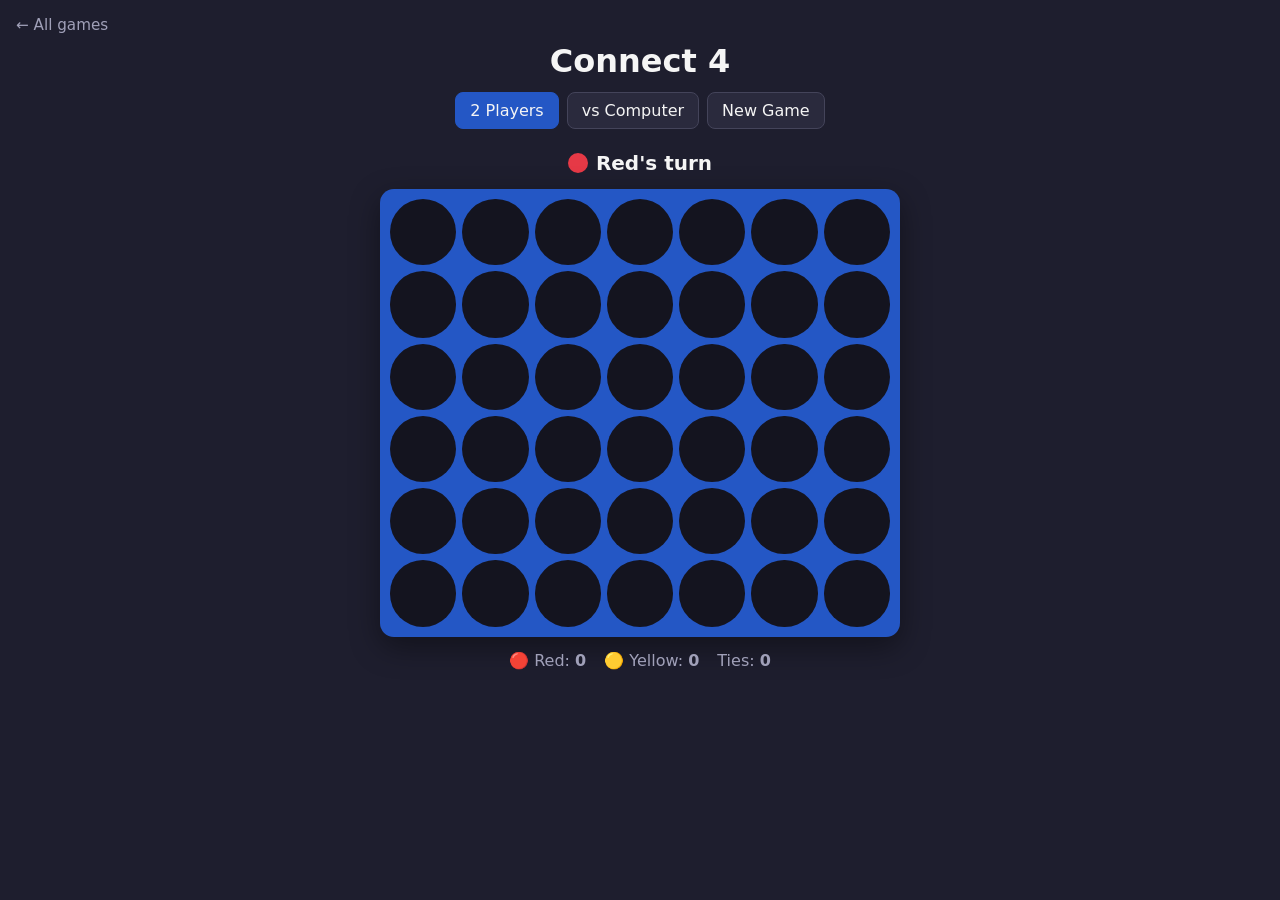
==== connect-4/index.html @ 1a9e33fb "Add Connect 4 game and turn main page into a game menu Co-Authored-By: Claude Opus 5.5 <noreply@anth" ====
<!DOCTYPE html>
<html lang="en">
<head>
  <meta charset="UTF-8">
  <meta name="viewport" content="width=device-width, initial-scale=1.0">
  <title>Connect 4</title>
  <style>
    :root {
      --bg: #1e1e2e;
      --board: #2457c5;
      --hole: #14141f;
      --red: #e63946;
      --yellow: #ffd23f;
      --text: #f5f5f5;
      --muted: #a0a0b8;
    }
    * { box-sizing: border-box; }
    body {
      margin: 0;
      min-height: 100vh;
      font-family: system-ui, -apple-system, sans-serif;
      background: var(--bg);
      color: var(--text);
      display: flex;
      flex-direction: column;
      align-items: center;
      padding: 16px;
    }
    a.back {
      align-self: flex-start;
      color: var(--muted);
      text-decoration: none;
      font-size: 0.95rem;
    }
    a.back:hover { color: var(--text); }
    h1 { margin: 8px 0 4px; }
    .controls {
      display: flex;
      gap: 8px;
      flex-wrap: wrap;
      justify-content: center;
      margin: 8px 0;
    }
    button {
      font: inherit;
      padding: 8px 14px;
      border-radius: 8px;
      border: 1px solid #44445a;
      background: #2a2a3d;
      color: var(--text);
      cursor: pointer;
    }
    button:hover { background: #35354d; }
    button.active { background: var(--board); border-color: var(--board); }
    #status {
      font-size: 1.25rem;
      font-weight: 600;
      margin: 10px 0;
      min-height: 1.6em;
      display: flex;
      align-items: center;
      gap: 8px;
    }
    .dot {
      width: 20px; height: 20px; border-radius: 50%;
      display: inline-block;
    }
    #board {
      display: grid;
      grid-template-columns: repeat(7, 1fr);
      gap: 6px;
      background: var(--board);
      padding: 10px;
      border-radius: 14px;
      width: min(92vw, 520px);
      box-shadow: 0 10px 30px rgba(0,0,0,0.4);
    }
    .cell {
      aspect-ratio: 1;
      border-radius: 50%;
      background: var(--hole);
      cursor: pointer;
      position: relative;
    }
    .cell.red { background: var(--red); }
    .cell.yellow { background: var(--yellow); }
    .cell.drop { animation: drop 0.35s ease-in; }
    .cell.win { box-shadow: 0 0 0 4px #fff inset; }
    #board.locked .cell { cursor: default; }
    .col-hover { filter: brightness(1.3); }
    @keyframes drop {
      from { transform: translateY(-300%); }
      to { transform: translateY(0); }
    }
    .score {
      margin-top: 14px;
      color: var(--muted);
      display: flex;
      gap: 18px;
    }
  </style>
</head>
<body>
  <a class="back" href="../">← All games</a>
  <h1>Connect 4</h1>

  <div class="controls">
    <button id="mode2p" class="active">2 Players</button>
    <button id="modeAI">vs Computer</button>
    <button id="newGame">New Game</button>
  </div>

  <div id="status"></div>
  <div id="board"></div>

  <div class="score">
    <span>🔴 Red: <b id="scoreRed">0</b></span>
    <span>🟡 Yellow: <b id="scoreYellow">0</b></span>
    <span>Ties: <b id="scoreTie">0</b></span>
  </div>

  <script>
    const ROWS = 6, COLS = 7;
    const boardEl = document.getElementById('board');
    const statusEl = document.getElementById('status');
    let grid, current, gameOver, vsAI = false;
    const scores = { red: 0, yellow: 0, tie: 0 };

    // Build cells once
    const cells = [];
    for (let r = 0; r < ROWS; r++) {
      cells.push([]);
      for (let c = 0; c < COLS; c++) {
        const cell = document.createElement('div');
        cell.className = 'cell';
        cell.dataset.col = c;
        cell.addEventListener('click', () => humanMove(c));
        cell.addEventListener('mouseenter', () => highlightCol(c, true));
        cell.addEventListener('mouseleave', () => highlightCol(c, false));
        boardEl.appendChild(cell);
        cells[r].push(cell);
      }
    }

    function highlightCol(c, on) {
      if (gameOver) return;
      for (let r = 0; r < ROWS; r++) {
        if (!grid[r][c]) cells[r][c].classList.toggle('col-hover', on);
      }
    }

    function newGame() {
      grid = Array.from({ length: ROWS }, () => Array(COLS).fill(null));
      current = 'red';
      gameOver = false;
      boardEl.classList.remove('locked');
      cells.flat().forEach(el => el.className = 'cell');
      updateStatus();
    }

    function updateStatus(text) {
      const name = current === 'red' ? 'Red' : 'Yellow';
      const who = vsAI ? (current === 'red' ? 'Your turn' : 'Computer is thinking…') : `${name}'s turn`;
      statusEl.innerHTML = `<span class="dot" style="background:var(--${current})"></span>${text || who}`;
    }

    function lowestEmpty(g, c) {
      for (let r = ROWS - 1; r >= 0; r--) if (!g[r][c]) return r;
      return -1;
    }

    function humanMove(c) {
      if (gameOver) return;
      if (vsAI && current === 'yellow') return;
      play(c);
    }

    function play(c) {
      const r = lowestEmpty(grid, c);
      if (r < 0) return;
      grid[r][c] = current;
      const el = cells[r][c];
      el.classList.remove('col-hover');
      el.classList.add(current, 'drop');

      const win = findWin(grid, r, c);
      if (win) {
        win.forEach(([wr, wc]) => cells[wr][wc].classList.add('win'));
        const name = current === 'red' ? 'Red' : 'Yellow';
        endGame(vsAI ? (current === 'red' ? 'You win! 🎉' : 'Computer wins!') : `${name} wins! 🎉`);
        scores[current]++;
        renderScores();
        return;
      }
      if (grid[0].every(Boolean)) {
        current = 'tie';
        statusEl.textContent = "It's a tie!";
        gameOver = true;
        boardEl.classList.add('locked');
        scores.tie++;
        renderScores();
        return;
      }
      current = current === 'red' ? 'yellow' : 'red';
      updateStatus();

      if (vsAI && current === 'yellow') {
        boardEl.classList.add('locked');
        setTimeout(() => {
          boardEl.classList.remove('locked');
          play(bestMove());
        }, 500);
      }
    }

    function endGame(text) {
      gameOver = true;
      boardEl.classList.add('locked');
      updateStatus(text);
    }

    function renderScores() {
      document.getElementById('scoreRed').textContent = scores.red;
      document.getElementById('scoreYellow').textContent = scores.yellow;
      document.getElementById('scoreTie').textContent = scores.tie;
    }

    // Returns the 4+ winning cells through (r, c), or null
    function findWin(g, r, c) {
      const p = g[r][c];
      const dirs = [[0,1],[1,0],[1,1],[1,-1]];
      for (const [dr, dc] of dirs) {
        const line = [[r, c]];
        for (const s of [1, -1]) {
          let rr = r + dr * s, cc = c + dc * s;
          while (rr >= 0 && rr < ROWS && cc >= 0 && cc < COLS && g[rr][cc] === p) {
            line.push([rr, cc]);
            rr += dr * s; cc += dc * s;
          }
        }
        if (line.length >= 4) return line;
      }
      return null;
    }

    // --- Computer player: minimax with alpha-beta, a few moves deep ---
    const ORDER = [3, 2, 4, 1, 5, 0, 6];

    function scoreWindow(w, me) {
      const opp = me === 'red' ? 'yellow' : 'red';
      const mine = w.filter(x => x === me).length;
      const theirs = w.filter(x => x === opp).length;
      const empty = w.filter(x => !x).length;
      if (mine === 3 && empty === 1) return 5;
      if (mine === 2 && empty === 2) return 2;
      if (theirs === 3 && empty === 1) return -4;
      return 0;
    }

    function evaluate(g, me) {
      let s = 0;
      for (let r = 0; r < ROWS; r++) if (g[r][3] === me) s += 3;
      for (let r = 0; r < ROWS; r++) for (let c = 0; c < COLS; c++) {
        if (c + 3 < COLS) s += scoreWindow([g[r][c], g[r][c+1], g[r][c+2], g[r][c+3]], me);
        if (r + 3 < ROWS) s += scoreWindow([g[r][c], g[r+1][c], g[r+2][c], g[r+3][c]], me);
        if (r + 3 < ROWS && c + 3 < COLS) s += scoreWindow([g[r][c], g[r+1][c+1], g[r+2][c+2], g[r+3][c+3]], me);
        if (r + 3 < ROWS && c - 3 >= 0) s += scoreWindow([g[r][c], g[r+1][c-1], g[r+2][c-2], g[r+3][c-3]], me);
      }
      return s;
    }

    function minimax(g, depth, alpha, beta, maximizing) {
      const me = 'yellow', opp = 'red';
      const moves = ORDER.filter(c => lowestEmpty(g, c) >= 0);
      if (depth === 0 || moves.length === 0) return evaluate(g, me);
      if (maximizing) {
        let best = -Infinity;
        for (const c of moves) {
          const r = lowestEmpty(g, c);
          g[r][c] = me;
          const val = findWin(g, r, c) ? 100000 + depth : minimax(g, depth - 1, alpha, beta, false);
          g[r][c] = null;
          best = Math.max(best, val);
          alpha = Math.max(alpha, val);
          if (alpha >= beta) break;
        }
        return best;
      } else {
        let best = Infinity;
        for (const c of moves) {
          const r = lowestEmpty(g, c);
          g[r][c] = opp;
          const val = findWin(g, r, c) ? -100000 - depth : minimax(g, depth - 1, alpha, beta, true);
          g[r][c] = null;
          best = Math.min(best, val);
          beta = Math.min(beta, val);
          if (alpha >= beta) break;
        }
        return best;
      }
    }

    function bestMove() {
      const g = grid.map(row => row.slice());
      let bestVal = -Infinity, choice = ORDER.find(c => lowestEmpty(g, c) >= 0);
      for (const c of ORDER) {
        const r = lowestEmpty(g, c);
        if (r < 0) continue;
        g[r][c] = 'yellow';
        const val = findWin(g, r, c) ? 1e6 : minimax(g, 4, -Infinity, Infinity, false);
        g[r][c] = null;
        if (val > bestVal) { bestVal = val; choice = c; }
      }
      return choice;
    }

    // --- Buttons ---
    const btn2p = document.getElementById('mode2p');
    const btnAI = document.getElementById('modeAI');
    btn2p.onclick = () => { vsAI = false; btn2p.classList.add('active'); btnAI.classList.remove('active'); newGame(); };
    btnAI.onclick = () => { vsAI = true; btnAI.classList.add('active'); btn2p.classList.remove('active'); newGame(); };
    document.getElementById('newGame').onclick = newGame;

    newGame();
  </script>
</body>
</html>
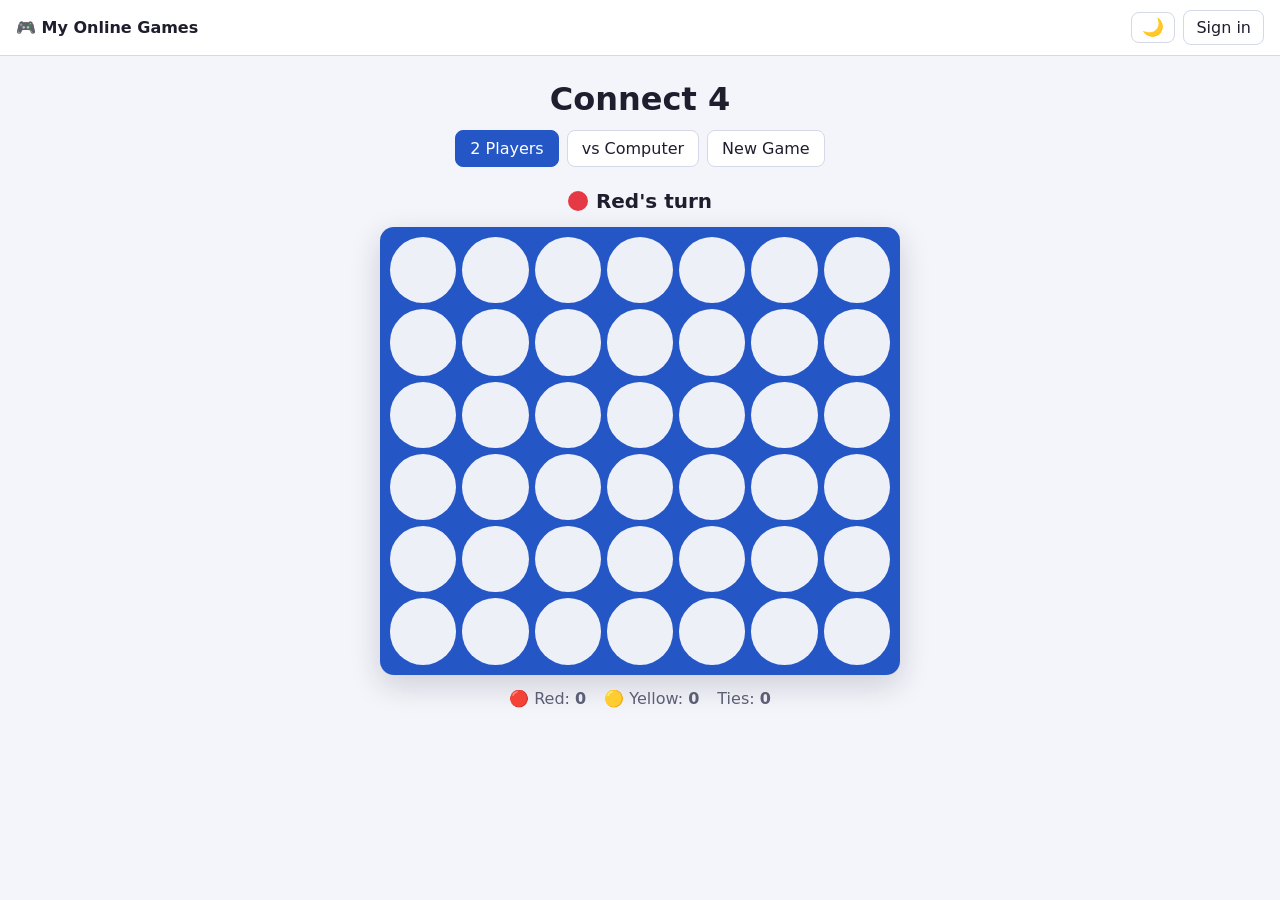
==== commit 7e199712: "Add light/dark mode, top bar, and Firebase sign up / sign in page Co-Authored-By: Claude Opus 5.5 <n" ====
--- a/connect-4/index.html
+++ b/connect-4/index.html
@@ -4,36 +4,17 @@
   <meta charset="UTF-8">
   <meta name="viewport" content="width=device-width, initial-scale=1.0">
   <title>Connect 4</title>
+  <script src="../assets/theme.js"></script>
+  <link rel="stylesheet" href="../assets/site.css">
   <style>
     :root {
-      --bg: #1e1e2e;
       --board: #2457c5;
-      --hole: #14141f;
       --red: #e63946;
       --yellow: #ffd23f;
-      --text: #f5f5f5;
-      --muted: #a0a0b8;
-    }
-    * { box-sizing: border-box; }
-    body {
-      margin: 0;
-      min-height: 100vh;
-      font-family: system-ui, -apple-system, sans-serif;
-      background: var(--bg);
-      color: var(--text);
-      display: flex;
-      flex-direction: column;
-      align-items: center;
-      padding: 16px;
-    }
-    a.back {
-      align-self: flex-start;
-      color: var(--muted);
-      text-decoration: none;
-      font-size: 0.95rem;
-    }
-    a.back:hover { color: var(--text); }
-    h1 { margin: 8px 0 4px; }
+      --win-ring: #ffffff;
+    }
+    :root[data-theme="light"] { --win-ring: #1e1e2e; }
+    h1 { margin: 0 0 4px; }
     .controls {
       display: flex;
       gap: 8px;
@@ -41,17 +22,6 @@
       justify-content: center;
       margin: 8px 0;
     }
-    button {
-      font: inherit;
-      padding: 8px 14px;
-      border-radius: 8px;
-      border: 1px solid #44445a;
-      background: #2a2a3d;
-      color: var(--text);
-      cursor: pointer;
-    }
-    button:hover { background: #35354d; }
-    button.active { background: var(--board); border-color: var(--board); }
     #status {
       font-size: 1.25rem;
       font-weight: 600;
@@ -73,7 +43,7 @@
       padding: 10px;
       border-radius: 14px;
       width: min(92vw, 520px);
-      box-shadow: 0 10px 30px rgba(0,0,0,0.4);
+      box-shadow: 0 10px 30px var(--shadow);
     }
     .cell {
       aspect-ratio: 1;
@@ -85,7 +55,7 @@
     .cell.red { background: var(--red); }
     .cell.yellow { background: var(--yellow); }
     .cell.drop { animation: drop 0.35s ease-in; }
-    .cell.win { box-shadow: 0 0 0 4px #fff inset; }
+    .cell.win { box-shadow: 0 0 0 4px var(--win-ring) inset; }
     #board.locked .cell { cursor: default; }
     .col-hover { filter: brightness(1.3); }
     @keyframes drop {
@@ -101,7 +71,7 @@
   </style>
 </head>
 <body>
-  <a class="back" href="../">← All games</a>
+  <main class="page">
   <h1>Connect 4</h1>
 
   <div class="controls">
@@ -118,6 +88,7 @@
     <span>🟡 Yellow: <b id="scoreYellow">0</b></span>
     <span>Ties: <b id="scoreTie">0</b></span>
   </div>
+  </main>
 
   <script>
     const ROWS = 6, COLS = 7;
@@ -323,5 +294,6 @@
 
     newGame();
   </script>
+  <script type="module" src="../assets/header.js"></script>
 </body>
 </html>
--- a/assets/site.css
+++ b/assets/site.css
@@ -0,0 +1,106 @@
+/* Shared styles and colors for every page */
+:root,
+:root[data-theme="dark"] {
+  --bg: #1e1e2e;
+  --surface: #2a2a3d;
+  --surface-2: #35354d;
+  --border: #3a3a52;
+  --text: #f5f5f5;
+  --muted: #a0a0b8;
+  --accent: #2457c5;
+  --accent-text: #ffffff;
+  --danger: #ff6b76;
+  --success: #5fd38d;
+  --hole: #14141f;
+  --shadow: rgba(0, 0, 0, 0.4);
+  color-scheme: dark;
+}
+:root[data-theme="light"] {
+  --bg: #f4f5fa;
+  --surface: #ffffff;
+  --surface-2: #eceef6;
+  --border: #d5d8e6;
+  --text: #1e1e2e;
+  --muted: #5b5e74;
+  --accent: #2457c5;
+  --accent-text: #ffffff;
+  --danger: #c62f3b;
+  --success: #1e8a4c;
+  --hole: #eef0f8;
+  --shadow: rgba(30, 30, 60, 0.18);
+  color-scheme: light;
+}
+
+* { box-sizing: border-box; }
+
+body {
+  margin: 0;
+  min-height: 100vh;
+  font-family: system-ui, -apple-system, sans-serif;
+  background: var(--bg);
+  color: var(--text);
+  transition: background 0.2s, color 0.2s;
+}
+
+a { color: var(--accent); }
+
+button {
+  font: inherit;
+  padding: 8px 14px;
+  border-radius: 8px;
+  border: 1px solid var(--border);
+  background: var(--surface);
+  color: var(--text);
+  cursor: pointer;
+}
+button:hover { background: var(--surface-2); }
+button.primary,
+button.active {
+  background: var(--accent);
+  border-color: var(--accent);
+  color: var(--accent-text);
+}
+button:disabled { opacity: 0.6; cursor: default; }
+
+/* Top bar */
+.topbar {
+  display: flex;
+  align-items: center;
+  justify-content: space-between;
+  gap: 12px;
+  padding: 10px 16px;
+  border-bottom: 1px solid var(--border);
+  background: var(--surface);
+}
+.topbar .brand {
+  color: var(--text);
+  text-decoration: none;
+  font-weight: 700;
+  white-space: nowrap;
+}
+.topbar .right {
+  display: flex;
+  align-items: center;
+  gap: 8px;
+  min-width: 0;
+}
+.topbar .account-link {
+  color: var(--text);
+  text-decoration: none;
+  padding: 7px 12px;
+  border-radius: 8px;
+  border: 1px solid var(--border);
+  white-space: nowrap;
+  overflow: hidden;
+  text-overflow: ellipsis;
+  max-width: 45vw;
+}
+.topbar .account-link:hover { background: var(--surface-2); }
+.theme-btn { padding: 6px 10px; font-size: 1.1rem; line-height: 1; }
+
+main.page {
+  display: flex;
+  flex-direction: column;
+  align-items: center;
+  padding: 24px 16px;
+}
